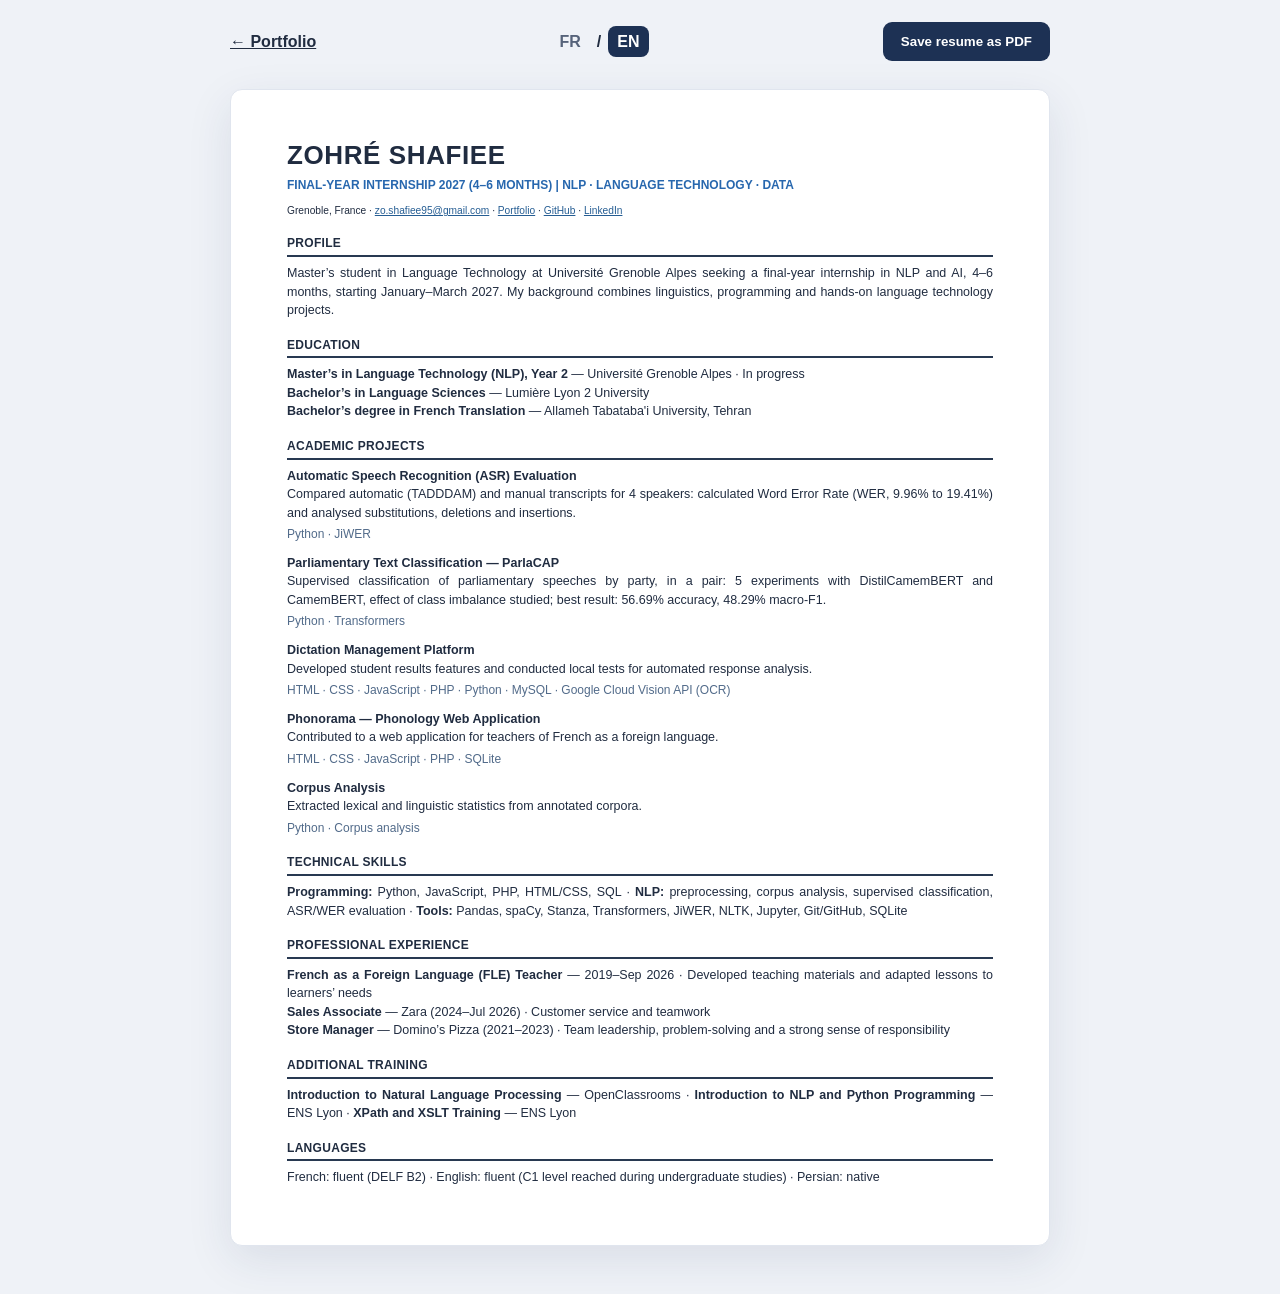
==== cv-en.html @ f7439ae6 "CV (EN): add language levels Updated language proficiency details for clarity." ====
<!DOCTYPE html>
<html lang="en"><head><meta charset="UTF-8"><meta name="viewport" content="width=device-width,initial-scale=1">
<title>Resume | Zohré Shafiee</title><meta name="description" content="Zohré Shafiee résumé — final-year NLP internship.">
<link rel="stylesheet" href="style.css?v=20261029-justify-3"></head>
<body class="cv-page">
<div class="cv-actions"><a href="en.html">← Portfolio</a><nav class="lang-switch" aria-label="Language"><a href="cv.html" lang="fr">FR</a><span> / </span><a href="cv-en.html" lang="en" aria-current="page">EN</a></nav><button type="button" onclick="window.print()">Save resume as PDF</button></div>
<main class="cv-sheet" aria-label="Resume of Zohré Shafiee">
<header><h1>ZOHRÉ SHAFIEE</h1><p class="cv-subtitle">FINAL-YEAR INTERNSHIP 2027 (4–6 MONTHS) | NLP · LANGUAGE TECHNOLOGY · DATA</p>
<p>Grenoble, France · <a href="mailto:zo.shafiee95@gmail.com">zo.shafiee95@gmail.com</a> · <a href="https://zohre-shafiee.github.io/">Portfolio</a> · <a href="https://github.com/zohre-shafiee">GitHub</a> · <a href="https://www.linkedin.com/in/zohr%C3%A9-shafiee-1b58731a2/">LinkedIn</a></p></header>
<section><h2>PROFILE</h2><p>Master’s student in Language Technology at Université Grenoble Alpes seeking a final-year internship in NLP and AI, 4–6 months, starting January–March 2027. My background combines linguistics, programming and hands-on language technology projects.</p></section>
<section><h2>EDUCATION</h2><p><strong>Master’s in Language Technology (NLP), Year 2</strong> — Université Grenoble Alpes · In progress<br><strong>Bachelor’s in Language Sciences</strong> — Lumière Lyon 2 University<br><strong>Bachelor’s degree in French Translation</strong> — Allameh Tabataba'i University, Tehran</p></section>
<section><h2>ACADEMIC PROJECTS</h2>
<p><strong>Automatic Speech Recognition (ASR) Evaluation</strong><br>Compared automatic (TADDDAM) and manual transcripts for 4 speakers: calculated Word Error Rate (WER, 9.96% to 19.41%) and analysed substitutions, deletions and insertions.<br><span class="project-tools" style="display:inline-block;margin-top:4px;color:#526b8a;text-align:left">Python · JiWER</span></p>
<p><strong>Parliamentary Text Classification — ParlaCAP</strong><br>Supervised classification of parliamentary speeches by party, in a pair: 5 experiments with DistilCamemBERT and CamemBERT, effect of class imbalance studied; best result: 56.69% accuracy, 48.29% macro-F1.<br><span class="project-tools" style="display:inline-block;margin-top:4px;color:#526b8a;text-align:left">Python · Transformers</span></p>
<p><strong>Dictation Management Platform</strong><br>Developed student results features and conducted local tests for automated response analysis.<br><span class="project-tools" style="display:inline-block;margin-top:4px;color:#526b8a;text-align:left">HTML · CSS · JavaScript · PHP · Python · MySQL · Google Cloud Vision API (OCR)</span></p>
<p><strong>Phonorama — Phonology Web Application</strong><br>Contributed to a web application for teachers of French as a foreign language.<br><span class="project-tools" style="display:inline-block;margin-top:4px;color:#526b8a;text-align:left">HTML · CSS · JavaScript · PHP · SQLite</span></p>
<p><strong>Corpus Analysis</strong><br>Extracted lexical and linguistic statistics from annotated corpora.<br><span class="project-tools" style="display:inline-block;margin-top:4px;color:#526b8a;text-align:left">Python · Corpus analysis</span></p></section>
<section><h2>TECHNICAL SKILLS</h2><p><strong>Programming:</strong> Python, JavaScript, PHP, HTML/CSS, SQL · <strong>NLP:</strong> preprocessing, corpus analysis, supervised classification, ASR/WER evaluation · <strong>Tools:</strong> Pandas, spaCy, Stanza, Transformers, JiWER, NLTK, Jupyter, Git/GitHub, SQLite</p></section>
<section><h2>PROFESSIONAL EXPERIENCE</h2><p><strong>French as a Foreign Language (FLE) Teacher</strong> — 2019–Sep 2026 · Developed teaching materials and adapted lessons to learners’ needs<br><strong>Sales Associate</strong> — Zara (2024–Jul 2026) · Customer service and teamwork<br><strong>Store Manager</strong> — Domino’s Pizza (2021–2023) · Team leadership, problem-solving and a strong sense of responsibility</p></section>
<section><h2>ADDITIONAL TRAINING</h2><p><strong>Introduction to Natural Language Processing</strong> — OpenClassrooms · <strong>Introduction to NLP and Python Programming</strong> — ENS Lyon · <strong>XPath and XSLT Training</strong> — ENS Lyon</p></section>
<section><h2>LANGUAGES</h2><p>French: fluent (DELF B2) · English: fluent (C1 level reached during undergraduate studies) · Persian: native</p></section>
</main></body></html>
---- style.css ----
@import url('https://fonts.googleapis.com/css2?family=DM+Sans:wght@400;500;600;700&family=Playfair+Display:wght@600;700&display=swap');
:root{--cream:#FAF7F0;--sand:#EEE7DB;--blue:#527AA7;--lightblue:#A7BED9;--navy:#1D3154;--muted:#56637A;--white:#fff;--line:#E4E6EC}
*{box-sizing:border-box}
html{scroll-behavior:smooth;scroll-padding-top:92px}
body{margin:0;font-family:'DM Sans',Arial,sans-serif;line-height:1.65;color:var(--navy);background:var(--cream)}
a{color:inherit;text-decoration:none}
a:focus-visible,button:focus-visible{outline:3px solid var(--blue);outline-offset:4px}
.container{width:min(1120px,90%);margin:auto}
.hero{min-height:690px;padding:14px 0 65px;background:radial-gradient(ellipse at 15% 35%,#e3eafa 0%,transparent 42%),linear-gradient(115deg,#fffdf8 0%,#f1f2fc 65%,#e5eaf9 100%)}
.navbar{width:min(1120px,90%);margin:auto;display:flex;justify-content:space-between;align-items:center;gap:20px;padding:18px 0;border-bottom:1px solid rgba(29,49,84,.08)}
.logo{font-family:'Playfair Display',Georgia,serif;font-weight:700;font-size:1.45rem;white-space:nowrap}
.nav-links{list-style:none;display:flex;gap:24px;padding:0;margin:0;flex-wrap:wrap}
.nav-links a{font-size:.94rem;font-weight:600;transition:color .2s}
.nav-links a:hover{color:#527AA7}
.hero-content{width:min(1120px,90%);margin:88px auto 0;display:grid;grid-template-columns:1.4fr .8fr;gap:55px;align-items:center}
.tag{display:inline-flex;padding:8px 16px;color:#466ca1;background:#e8ecfc;border:1px solid #d8e0f6;border-radius:999px;font-size:.86rem;font-weight:600;margin-bottom:15px}
.hero-text h1{font-family:'Playfair Display',Georgia,serif;font-size:clamp(2.35rem,4vw,3.9rem);line-height:1.18;letter-spacing:-.025em;margin:12px 0 22px;max-width:750px}
.hero-text p{max-width:670px;font-size:1.08rem;color:var(--muted)}
.hero-buttons{margin-top:30px;display:flex;gap:14px;flex-wrap:wrap}
.btn{display:inline-flex;justify-content:center;align-items:center;padding:13px 23px;border-radius:14px;font-weight:700;box-shadow:0 5px 15px rgba(29,49,84,.06);transition:transform .2s,box-shadow .2s}
.btn:hover{transform:translateY(-3px);box-shadow:0 12px 24px rgba(29,49,84,.12)}
.primary{background:var(--navy);color:white}.secondary{background:rgba(255,255,255,.84);border:1px solid #d8dfed;color:var(--navy)}
.hero-card{max-width:380px;justify-self:center;width:100%;background:rgba(255,255,255,.84);border:1px solid #e5e8f0;padding:32px 25px;border-radius:28px;text-align:center;box-shadow:0 20px 60px rgba(43,62,95,.11)}
.hero-card h3{font-family:'Playfair Display',Georgia,serif;font-size:1.6rem;margin:12px 0 5px}
.hero-card p{color:var(--muted);font-size:.93rem;margin:7px 0}
.avatar{width:172px;height:172px;margin:0 auto 16px;border-radius:50%;background:#e1e7f0;box-shadow:0 12px 32px rgba(29,49,84,.13)}
.avatar-photo{display:block;object-fit:cover;object-position:center 27%;border:5px solid white}
.section{padding:66px 0}.section h2{font-family:'Playfair Display',Georgia,serif;font-size:2.15rem;line-height:1.2;margin:0 0 28px}
#about{max-width:850px}#about p{font-size:1.07rem;color:#4d5d75}
.cards-grid{display:grid;grid-template-columns:repeat(2,minmax(0,1fr));gap:18px}
.card,.project-card,.contact-box,.timeline-item{background:var(--white);border:1px solid var(--line);border-radius:22px;padding:26px;box-shadow:0 9px 30px rgba(29,49,84,.045)}
.card{border-top:3px solid #b8c9e4}
.card h3,.project-card h3,.timeline-item h3{margin:0 0 10px;color:var(--navy);font-size:1.18rem}
.card p,.project-card p,.timeline-item p{color:var(--muted);margin:8px 0}
#projects{display:grid;grid-template-columns:repeat(3,minmax(0,1fr));gap:16px}
#projects h2{grid-column:1/-1}
.project-card{margin:0;display:flex;flex-direction:column;align-items:flex-start;transition:transform .25s,box-shadow .25s,border-color .25s}
.project-card:hover,.card:hover{transform:translateY(-5px);border-color:#b7c9e1;box-shadow:0 18px 40px rgba(29,49,84,.11)}
.project-card h3{font-family:'Playfair Display',Georgia,serif;font-size:1.31rem}
.project-card p:last-child{margin-top:auto;padding-top:16px;font-weight:700;color:#315e9b}
.project-card p:last-child a:hover{text-decoration:underline}
.badge{display:inline-flex;margin:9px 6px 0 0;padding:5px 11px;border-radius:99px;background:#edf1fb;color:#365a8f;font-size:.82rem;font-weight:600}
.timeline{display:grid;grid-template-columns:repeat(3,minmax(0,1fr));gap:16px}
.timeline-item{border-left:4px solid var(--lightblue)}
.contact-box{background:linear-gradient(120deg,#fff,#eef2fb)}
.contact-box p{margin:10px 0;overflow-wrap:anywhere}
.contact-box a{color:#315e9b;text-decoration:underline;text-underline-offset:3px}
.reveal{opacity:0;transform:translateY(24px);transition:opacity .7s ease,transform .7s ease}.reveal.visible{opacity:1;transform:translateY(0)}
#backToTop{position:fixed;right:22px;bottom:22px;border:0;border-radius:50%;background:var(--navy);color:white;width:46px;height:46px;font-size:1.2rem;cursor:pointer;display:none;box-shadow:0 8px 20px rgba(29,49,84,.2)}
#backToTop.show{display:block}
@media(max-width:940px){.hero-content{grid-template-columns:1fr 300px;gap:22px}.nav-links{gap:14px}#projects{grid-template-columns:1fr 1fr}.timeline{grid-template-columns:1fr 1fr}}
@media(max-width:680px){.navbar{flex-direction:column;gap:12px}.nav-links{justify-content:center;gap:12px}.hero{min-height:0;padding-bottom:48px}.hero-content{grid-template-columns:1fr;margin:44px auto 0}.hero-text h1{font-size:2.35rem}.hero-card{margin-top:15px}.section{padding:45px 0}.cards-grid,#projects,.timeline{grid-template-columns:1fr}.section h2{font-size:1.85rem}}
@media(prefers-reduced-motion:reduce){*,*::before,*::after{scroll-behavior:auto!important;transition:none!important}.reveal{opacity:1;transform:none}}

/* Hero layout inspired by the approved cream-and-blue mockup */
.hero-content{grid-template-columns:minmax(220px,.85fr) minmax(320px,1.3fr) minmax(210px,.85fr);gap:28px}
.hero-photo-wrap{position:relative;min-height:440px;display:flex;align-items:center;justify-content:center}
.hero-photo-shape{position:absolute;border-radius:35px;z-index:0}
.shape-one{width:90%;height:84%;top:5%;left:0;background:#dfe8fa;transform:rotate(-7deg)}
.shape-two{width:83%;height:85%;bottom:3%;right:0;background:#eee7db;transform:rotate(7deg)}
.hero-portrait{position:relative;z-index:1;display:block;width:100%;max-width:315px;aspect-ratio:3/4;object-fit:cover;object-position:center 20%;border-radius:28px;border:6px solid rgba(255,255,255,.8);box-shadow:0 20px 40px rgba(29,49,84,.16)}
.hero-card.info-card{text-align:left;max-width:330px;padding:24px}
.info-item+.info-item{border-top:1px solid #e8ebf2;margin-top:15px;padding-top:15px}
.info-card .info-item h3{font-family:'DM Sans',Arial,sans-serif;font-size:.98rem;margin:0 0 3px}
.info-card .info-item p{font-size:.9rem;margin:0;color:#56637a}
@media(max-width:1050px){.hero-content{grid-template-columns:minmax(210px,.8fr) minmax(280px,1.2fr)}.info-card{grid-column:1/-1;justify-self:stretch!important;max-width:none!important;display:grid;grid-template-columns:repeat(2,minmax(0,1fr));gap:15px}.info-item+.info-item{margin:0;padding:0;border:0}}
@media(max-width:680px){.hero-content{grid-template-columns:1fr}.hero-photo-wrap{order:1;max-width:300px;width:100%;margin:0 auto}.hero-text{order:2}.hero-card.info-card{order:3;display:block}.info-item+.info-item{border-top:1px solid #e8ebf2;margin-top:15px;padding-top:15px}}

/* Portfolio refinements */
.nav-links .nav-cv{padding:8px 13px;border-radius:10px;background:var(--navy);color:white}
.nav-links .nav-cv:hover{color:white;background:#365a8f}
#projects{grid-template-columns:repeat(2,minmax(0,1fr));gap:22px}
.project-card{min-height:285px}
.project-card strong{color:var(--navy)}
.project-card p:last-child{display:flex;flex-wrap:wrap;gap:8px 14px}
@media(max-width:680px){#projects{grid-template-columns:1fr}.project-card{min-height:0}}
/* Readable, printable CV */
.cv-page{background:#eff2f7;color:#202c40;font-family:Arial,sans-serif;line-height:1.32}
.cv-actions{width:min(800px,94%);margin:22px auto;display:flex;justify-content:space-between;align-items:center;gap:14px}
.cv-actions a{font-weight:700;text-decoration:underline}
.cv-actions button{border:0;border-radius:9px;background:#1d3154;color:#fff;padding:12px 18px;font-weight:700;cursor:pointer}
.cv-sheet{max-width:800px;min-height:1060px;background:#fff;margin:0 auto 40px;padding:36px 45px 34px;box-shadow:0 12px 35px #dce2eb;font-size:11.2px}
.cv-sheet header{margin-bottom:12px}
.cv-sheet h1{font-size:26px;letter-spacing:.6px;margin:0 0 3px}
.cv-sheet .cv-subtitle{font-size:12px;color:#2767ae;font-weight:700;margin:0 0 8px}
.cv-sheet header p:last-child{margin:0;font-size:10.2px}
.cv-sheet a{text-decoration:underline;color:#255d93}
.cv-sheet section{margin:12px 0}
.cv-sheet h2{font-size:12px;border-bottom:2px solid #283951;margin:0 0 5px;padding:0 0 2px;letter-spacing:.3px}
.cv-sheet section p{margin:5px 0 8px}
.cv-sheet em{color:#52637b;font-style:normal}
@media(max-width:680px){.cv-sheet{min-height:0;padding:25px 20px;width:96%;font-size:11px}}
@page{size:A4;margin:10mm}
@media print{.cv-page{background:white}.cv-actions{display:none}.cv-sheet{max-width:none;min-height:0;margin:0;padding:0;box-shadow:none;font-size:9.9px}.cv-sheet h1{font-size:24px}.cv-sheet section{margin:9px 0}.cv-sheet h2{font-size:11px}.cv-sheet section p{margin:4px 0 6px}a{color:inherit!important}}

/* CV reading layout: centered paper, comfortable margins and justified prose */
body.cv-page .cv-sheet{
  width:min(820px,calc(100% - 56px));
  max-width:820px;
  margin:28px auto 48px;
  padding:46px 56px;
  background:#fff;
  border:1px solid #e0e5ee;
  border-radius:12px;
  box-shadow:0 14px 45px rgba(29,49,84,.10);
  font-size:12.5px;
  line-height:1.48;
}
body.cv-page .cv-sheet section p{
  text-align:justify;
  text-justify:inter-word;
  hyphens:auto;
  margin:7px 0 10px;
}
body.cv-page .cv-sheet h2{margin-top:17px;margin-bottom:7px}
body.cv-page .cv-sheet header p{text-align:left}
body.cv-page .cv-actions{width:min(820px,calc(100% - 56px))}
@media(max-width:680px){
  body.cv-page .cv-sheet{width:calc(100% - 24px);padding:25px 21px;margin:16px auto 28px;border-radius:9px}
  body.cv-page .cv-actions{width:calc(100% - 24px)}
}
@media print{
  body.cv-page .cv-sheet{
    width:100%;max-width:none;margin:0;padding:0;border:0;border-radius:0;
    box-shadow:none;font-size:9.9px;line-height:1.28;
  }
  body.cv-page .cv-sheet section p{margin:4px 0 6px}
  body.cv-page .cv-sheet h2{margin:9px 0 4px}
}

/* Separate tool list on CV project entries */
.cv-sheet .project-tools{display:block;margin-top:3px;color:#526b8a;font-size:.96em;font-weight:500;text-align:left}
@media print{.cv-sheet .project-tools{margin-top:2px}}

/* CV: justify body text consistently, including project descriptions and print/PDF */
body.cv-page .cv-sheet section p{
  text-align:justify !important;
  text-align-last:left;
  text-justify:inter-word;
  hyphens:auto;
}
body.cv-page .cv-sheet section p strong,
body.cv-page .cv-sheet section p .project-tools{white-space:normal}
@media print{
  body.cv-page .cv-sheet section p{text-align:justify !important;text-align-last:left}
}

/* Bilingual navigation */
.navbar .lang-switch{flex-shrink:0;white-space:nowrap;font-size:.88rem;font-weight:700;display:flex;align-items:center;gap:7px}
.lang-switch a{padding:5px 7px;border-radius:8px;color:var(--muted);text-decoration:none}
.lang-switch a[aria-current="page"]{background:var(--navy);color:white}
.lang-switch a:not([aria-current="page"]):hover{background:#e6ecf8;color:var(--navy)}
.cv-actions .lang-switch{display:flex;align-items:center;gap:7px;font-weight:700}
.cv-actions .lang-switch a{padding:5px 9px;text-decoration:none}
@media(max-width:940px){.navbar{flex-wrap:wrap}.navbar .lang-switch{margin-left:auto}}
@media(max-width:680px){.navbar .lang-switch{margin:0 auto}.cv-actions{flex-wrap:wrap;justify-content:center}.cv-actions .lang-switch{order:1}}

/* Separate personal contribution from project summary */
.project-card .project-contribution{margin-top:12px;margin-bottom:12px}
.project-card .project-contribution strong{display:inline}

/* Education cards: keyboard-accessible clickable links */
.education-link{display:block;color:inherit;text-decoration:none;cursor:pointer;transition:transform .25s,box-shadow .25s,border-color .25s}
.education-link:hover,.education-link:focus-visible{transform:translateY(-5px);border-color:#9fb9d9;box-shadow:0 18px 40px rgba(29,49,84,.11)}
.education-link:focus-visible{outline:3px solid #315e9b;outline-offset:4px}
.education-link h3,.education-link p{text-decoration:none}
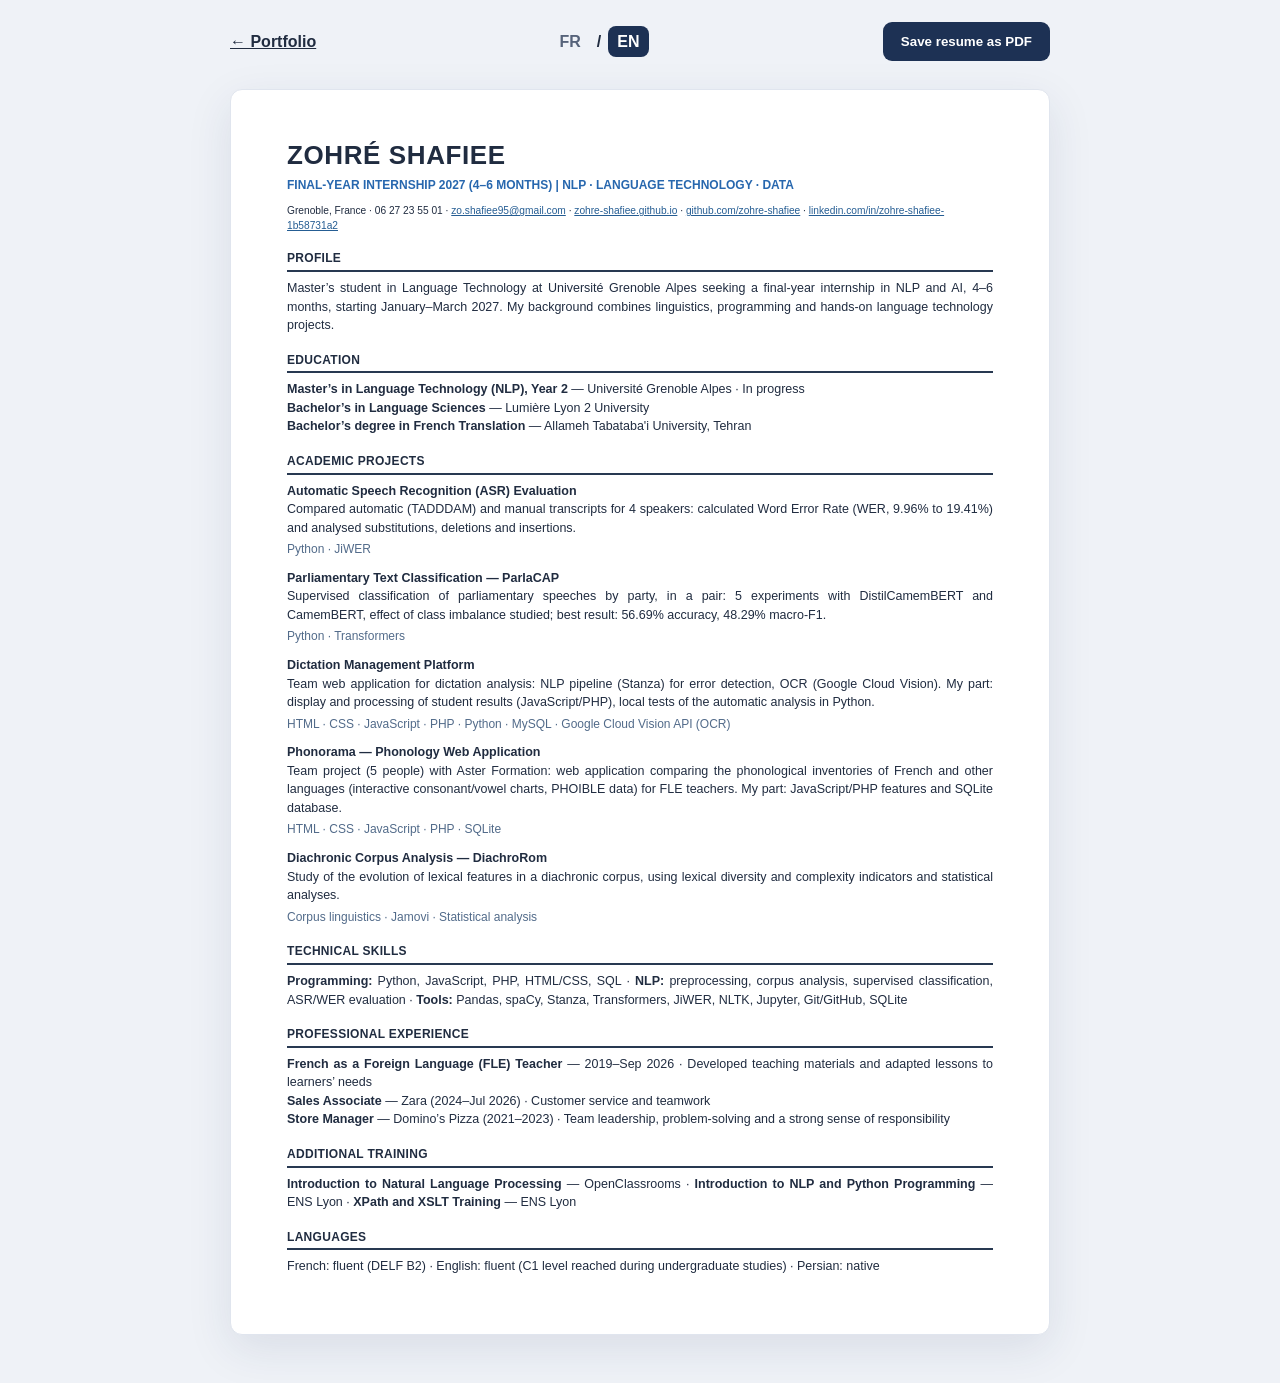
==== commit 82e14af6: "CV (EN): contact details, visible links, project descriptions Updated contact information and added " ====
--- a/cv-en.html
+++ b/cv-en.html
@@ -6,15 +6,15 @@
 <div class="cv-actions"><a href="en.html">← Portfolio</a><nav class="lang-switch" aria-label="Language"><a href="cv.html" lang="fr">FR</a><span> / </span><a href="cv-en.html" lang="en" aria-current="page">EN</a></nav><button type="button" onclick="window.print()">Save resume as PDF</button></div>
 <main class="cv-sheet" aria-label="Resume of Zohré Shafiee">
 <header><h1>ZOHRÉ SHAFIEE</h1><p class="cv-subtitle">FINAL-YEAR INTERNSHIP 2027 (4–6 MONTHS) | NLP · LANGUAGE TECHNOLOGY · DATA</p>
-<p>Grenoble, France · <a href="mailto:zo.shafiee95@gmail.com">zo.shafiee95@gmail.com</a> · <a href="https://zohre-shafiee.github.io/">Portfolio</a> · <a href="https://github.com/zohre-shafiee">GitHub</a> · <a href="https://www.linkedin.com/in/zohr%C3%A9-shafiee-1b58731a2/">LinkedIn</a></p></header>
+<p>Grenoble, France · 06 27 23 55 01 · <a href="mailto:zo.shafiee95@gmail.com">zo.shafiee95@gmail.com</a> · <a href="https://zohre-shafiee.github.io/">zohre-shafiee.github.io</a> · <a href="https://github.com/zohre-shafiee">github.com/zohre-shafiee</a> · <a href="https://www.linkedin.com/in/zohr%C3%A9-shafiee-1b58731a2/">linkedin.com/in/zohre-shafiee-1b58731a2</a></p></header>
 <section><h2>PROFILE</h2><p>Master’s student in Language Technology at Université Grenoble Alpes seeking a final-year internship in NLP and AI, 4–6 months, starting January–March 2027. My background combines linguistics, programming and hands-on language technology projects.</p></section>
 <section><h2>EDUCATION</h2><p><strong>Master’s in Language Technology (NLP), Year 2</strong> — Université Grenoble Alpes · In progress<br><strong>Bachelor’s in Language Sciences</strong> — Lumière Lyon 2 University<br><strong>Bachelor’s degree in French Translation</strong> — Allameh Tabataba'i University, Tehran</p></section>
 <section><h2>ACADEMIC PROJECTS</h2>
 <p><strong>Automatic Speech Recognition (ASR) Evaluation</strong><br>Compared automatic (TADDDAM) and manual transcripts for 4 speakers: calculated Word Error Rate (WER, 9.96% to 19.41%) and analysed substitutions, deletions and insertions.<br><span class="project-tools" style="display:inline-block;margin-top:4px;color:#526b8a;text-align:left">Python · JiWER</span></p>
 <p><strong>Parliamentary Text Classification — ParlaCAP</strong><br>Supervised classification of parliamentary speeches by party, in a pair: 5 experiments with DistilCamemBERT and CamemBERT, effect of class imbalance studied; best result: 56.69% accuracy, 48.29% macro-F1.<br><span class="project-tools" style="display:inline-block;margin-top:4px;color:#526b8a;text-align:left">Python · Transformers</span></p>
-<p><strong>Dictation Management Platform</strong><br>Developed student results features and conducted local tests for automated response analysis.<br><span class="project-tools" style="display:inline-block;margin-top:4px;color:#526b8a;text-align:left">HTML · CSS · JavaScript · PHP · Python · MySQL · Google Cloud Vision API (OCR)</span></p>
-<p><strong>Phonorama — Phonology Web Application</strong><br>Contributed to a web application for teachers of French as a foreign language.<br><span class="project-tools" style="display:inline-block;margin-top:4px;color:#526b8a;text-align:left">HTML · CSS · JavaScript · PHP · SQLite</span></p>
-<p><strong>Corpus Analysis</strong><br>Extracted lexical and linguistic statistics from annotated corpora.<br><span class="project-tools" style="display:inline-block;margin-top:4px;color:#526b8a;text-align:left">Python · Corpus analysis</span></p></section>
+<p><strong>Dictation Management Platform</strong><br>Team web application for dictation analysis: NLP pipeline (Stanza) for error detection, OCR (Google Cloud Vision). My part: display and processing of student results (JavaScript/PHP), local tests of the automatic analysis in Python.<br><span class="project-tools" style="display:inline-block;margin-top:4px;color:#526b8a;text-align:left">HTML · CSS · JavaScript · PHP · Python · MySQL · Google Cloud Vision API (OCR)</span></p>
+<p><strong>Phonorama — Phonology Web Application</strong><br>Team project (5 people) with Aster Formation: web application comparing the phonological inventories of French and other languages (interactive consonant/vowel charts, PHOIBLE data) for FLE teachers. My part: JavaScript/PHP features and SQLite database.<br><span class="project-tools" style="display:inline-block;margin-top:4px;color:#526b8a;text-align:left">HTML · CSS · JavaScript · PHP · SQLite</span></p>
+<p><strong>Diachronic Corpus Analysis — DiachroRom</strong><br>Study of the evolution of lexical features in a diachronic corpus, using lexical diversity and complexity indicators and statistical analyses.<br><span class="project-tools" style="display:inline-block;margin-top:4px;color:#526b8a;text-align:left">Corpus linguistics · Jamovi · Statistical analysis</span></p></section>
 <section><h2>TECHNICAL SKILLS</h2><p><strong>Programming:</strong> Python, JavaScript, PHP, HTML/CSS, SQL · <strong>NLP:</strong> preprocessing, corpus analysis, supervised classification, ASR/WER evaluation · <strong>Tools:</strong> Pandas, spaCy, Stanza, Transformers, JiWER, NLTK, Jupyter, Git/GitHub, SQLite</p></section>
 <section><h2>PROFESSIONAL EXPERIENCE</h2><p><strong>French as a Foreign Language (FLE) Teacher</strong> — 2019–Sep 2026 · Developed teaching materials and adapted lessons to learners’ needs<br><strong>Sales Associate</strong> — Zara (2024–Jul 2026) · Customer service and teamwork<br><strong>Store Manager</strong> — Domino’s Pizza (2021–2023) · Team leadership, problem-solving and a strong sense of responsibility</p></section>
 <section><h2>ADDITIONAL TRAINING</h2><p><strong>Introduction to Natural Language Processing</strong> — OpenClassrooms · <strong>Introduction to NLP and Python Programming</strong> — ENS Lyon · <strong>XPath and XSLT Training</strong> — ENS Lyon</p></section>
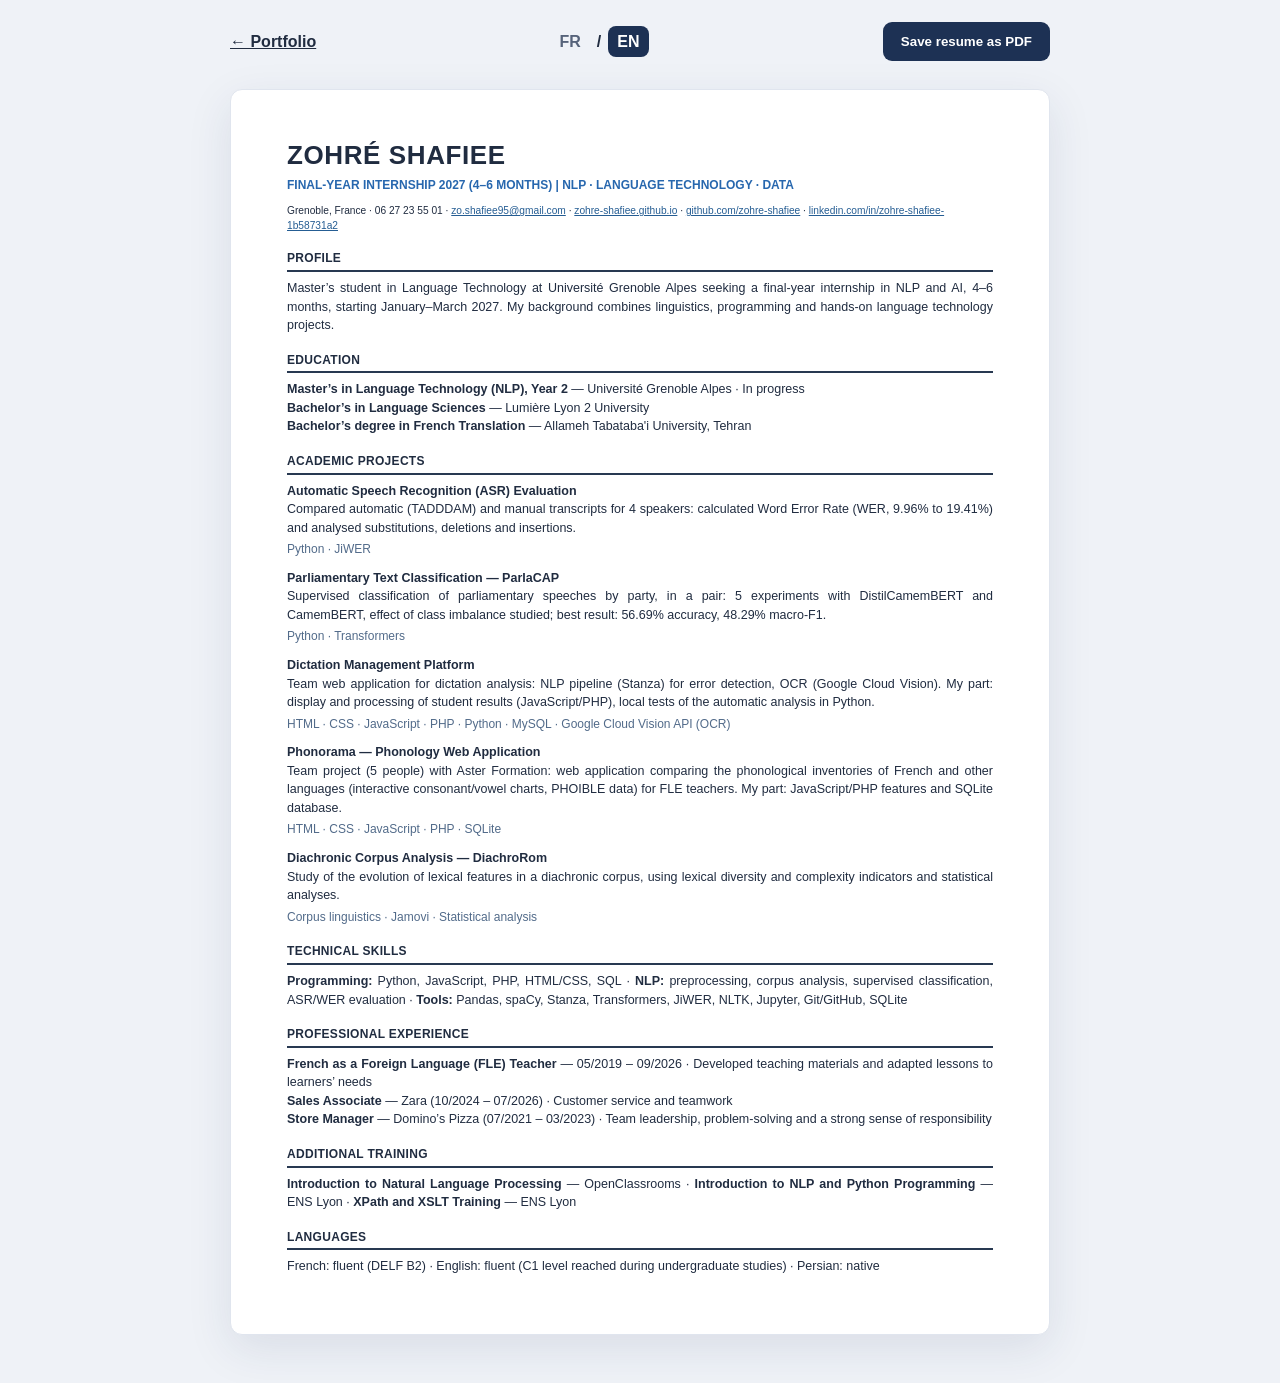
==== commit 20f84c9a: "CV (EN): experience dates in MM/YYYY Updated professional experience section with accurate dates and" ====
--- a/cv-en.html
+++ b/cv-en.html
@@ -16,7 +16,7 @@
 <p><strong>Phonorama — Phonology Web Application</strong><br>Team project (5 people) with Aster Formation: web application comparing the phonological inventories of French and other languages (interactive consonant/vowel charts, PHOIBLE data) for FLE teachers. My part: JavaScript/PHP features and SQLite database.<br><span class="project-tools" style="display:inline-block;margin-top:4px;color:#526b8a;text-align:left">HTML · CSS · JavaScript · PHP · SQLite</span></p>
 <p><strong>Diachronic Corpus Analysis — DiachroRom</strong><br>Study of the evolution of lexical features in a diachronic corpus, using lexical diversity and complexity indicators and statistical analyses.<br><span class="project-tools" style="display:inline-block;margin-top:4px;color:#526b8a;text-align:left">Corpus linguistics · Jamovi · Statistical analysis</span></p></section>
 <section><h2>TECHNICAL SKILLS</h2><p><strong>Programming:</strong> Python, JavaScript, PHP, HTML/CSS, SQL · <strong>NLP:</strong> preprocessing, corpus analysis, supervised classification, ASR/WER evaluation · <strong>Tools:</strong> Pandas, spaCy, Stanza, Transformers, JiWER, NLTK, Jupyter, Git/GitHub, SQLite</p></section>
-<section><h2>PROFESSIONAL EXPERIENCE</h2><p><strong>French as a Foreign Language (FLE) Teacher</strong> — 2019–Sep 2026 · Developed teaching materials and adapted lessons to learners’ needs<br><strong>Sales Associate</strong> — Zara (2024–Jul 2026) · Customer service and teamwork<br><strong>Store Manager</strong> — Domino’s Pizza (2021–2023) · Team leadership, problem-solving and a strong sense of responsibility</p></section>
+<section><h2>PROFESSIONAL EXPERIENCE</h2><p><strong>French as a Foreign Language (FLE) Teacher</strong> — 05/2019 – 09/2026 · Developed teaching materials and adapted lessons to learners’ needs<br><strong>Sales Associate</strong> — Zara (10/2024 – 07/2026) · Customer service and teamwork<br><strong>Store Manager</strong> — Domino’s Pizza (07/2021 – 03/2023) · Team leadership, problem-solving and a strong sense of responsibility</p></section>
 <section><h2>ADDITIONAL TRAINING</h2><p><strong>Introduction to Natural Language Processing</strong> — OpenClassrooms · <strong>Introduction to NLP and Python Programming</strong> — ENS Lyon · <strong>XPath and XSLT Training</strong> — ENS Lyon</p></section>
 <section><h2>LANGUAGES</h2><p>French: fluent (DELF B2) · English: fluent (C1 level reached during undergraduate studies) · Persian: native</p></section>
 </main></body></html>
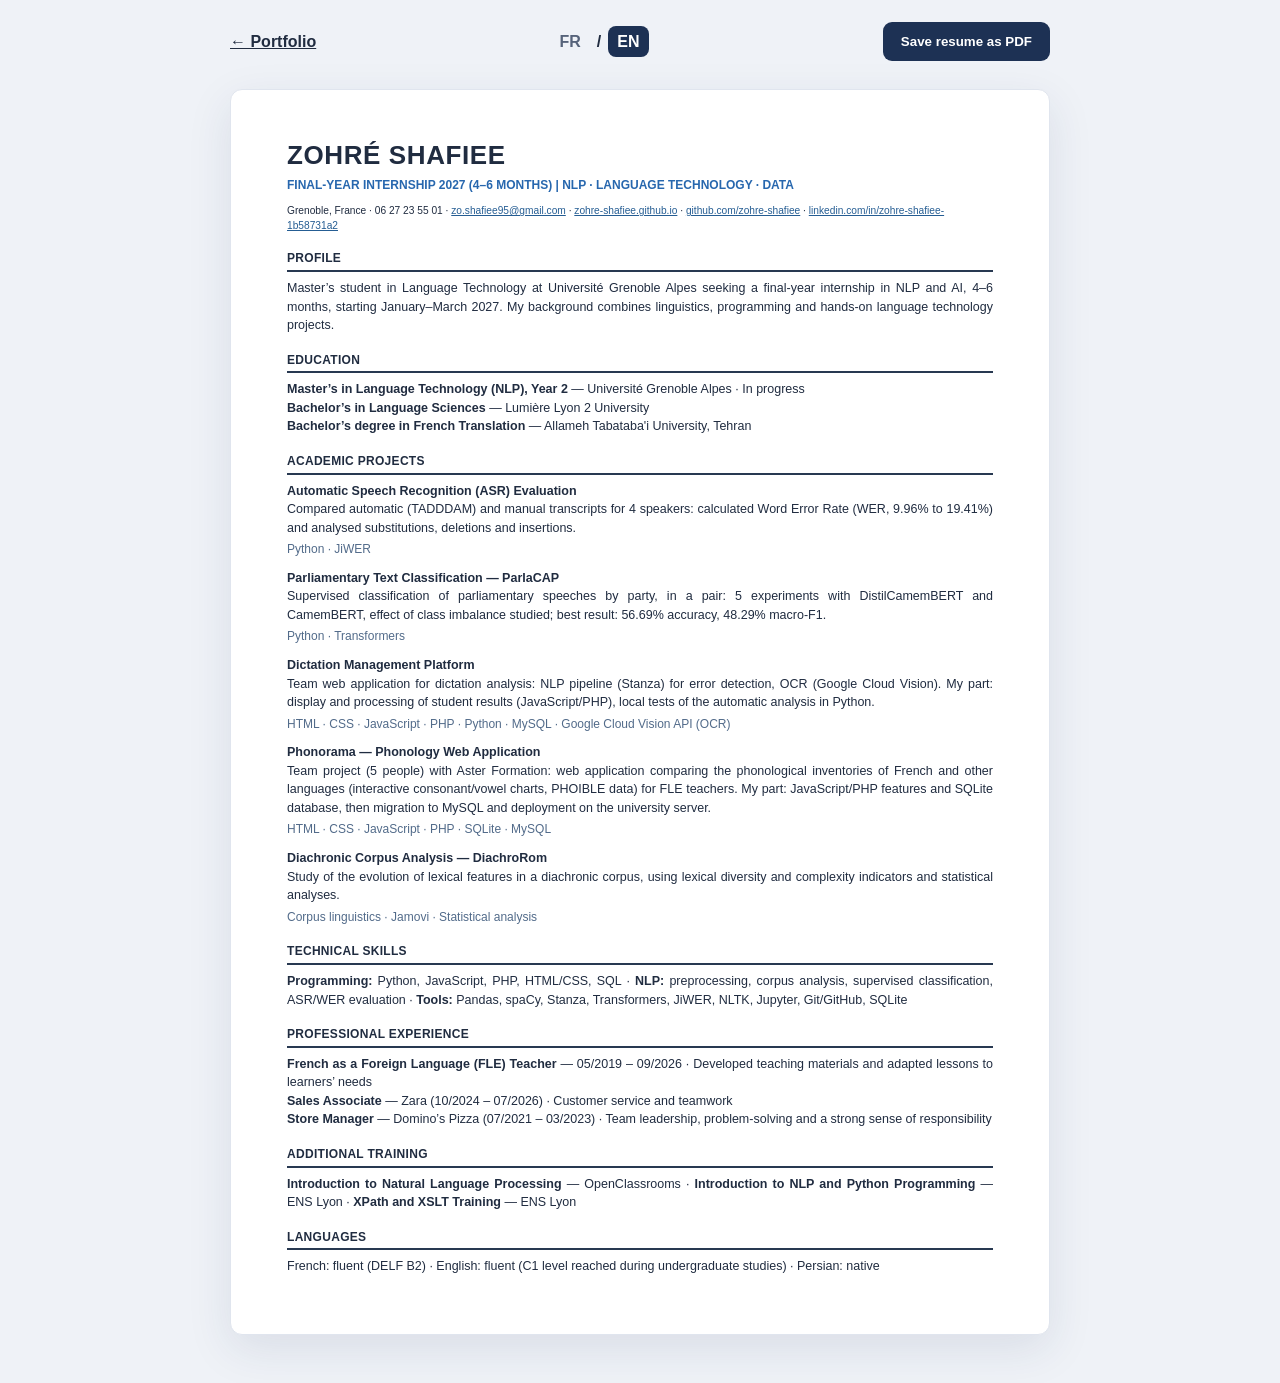
==== commit c0cede29: "Phonorama: add live app link, mention MySQL deployment" ====
--- a/cv-en.html
+++ b/cv-en.html
@@ -13,7 +13,7 @@
 <p><strong>Automatic Speech Recognition (ASR) Evaluation</strong><br>Compared automatic (TADDDAM) and manual transcripts for 4 speakers: calculated Word Error Rate (WER, 9.96% to 19.41%) and analysed substitutions, deletions and insertions.<br><span class="project-tools" style="display:inline-block;margin-top:4px;color:#526b8a;text-align:left">Python · JiWER</span></p>
 <p><strong>Parliamentary Text Classification — ParlaCAP</strong><br>Supervised classification of parliamentary speeches by party, in a pair: 5 experiments with DistilCamemBERT and CamemBERT, effect of class imbalance studied; best result: 56.69% accuracy, 48.29% macro-F1.<br><span class="project-tools" style="display:inline-block;margin-top:4px;color:#526b8a;text-align:left">Python · Transformers</span></p>
 <p><strong>Dictation Management Platform</strong><br>Team web application for dictation analysis: NLP pipeline (Stanza) for error detection, OCR (Google Cloud Vision). My part: display and processing of student results (JavaScript/PHP), local tests of the automatic analysis in Python.<br><span class="project-tools" style="display:inline-block;margin-top:4px;color:#526b8a;text-align:left">HTML · CSS · JavaScript · PHP · Python · MySQL · Google Cloud Vision API (OCR)</span></p>
-<p><strong>Phonorama — Phonology Web Application</strong><br>Team project (5 people) with Aster Formation: web application comparing the phonological inventories of French and other languages (interactive consonant/vowel charts, PHOIBLE data) for FLE teachers. My part: JavaScript/PHP features and SQLite database.<br><span class="project-tools" style="display:inline-block;margin-top:4px;color:#526b8a;text-align:left">HTML · CSS · JavaScript · PHP · SQLite</span></p>
+<p><strong>Phonorama — Phonology Web Application</strong><br>Team project (5 people) with Aster Formation: web application comparing the phonological inventories of French and other languages (interactive consonant/vowel charts, PHOIBLE data) for FLE teachers. My part: JavaScript/PHP features and SQLite database, then migration to MySQL and deployment on the university server.<br><span class="project-tools" style="display:inline-block;margin-top:4px;color:#526b8a;text-align:left">HTML · CSS · JavaScript · PHP · SQLite · MySQL</span></p>
 <p><strong>Diachronic Corpus Analysis — DiachroRom</strong><br>Study of the evolution of lexical features in a diachronic corpus, using lexical diversity and complexity indicators and statistical analyses.<br><span class="project-tools" style="display:inline-block;margin-top:4px;color:#526b8a;text-align:left">Corpus linguistics · Jamovi · Statistical analysis</span></p></section>
 <section><h2>TECHNICAL SKILLS</h2><p><strong>Programming:</strong> Python, JavaScript, PHP, HTML/CSS, SQL · <strong>NLP:</strong> preprocessing, corpus analysis, supervised classification, ASR/WER evaluation · <strong>Tools:</strong> Pandas, spaCy, Stanza, Transformers, JiWER, NLTK, Jupyter, Git/GitHub, SQLite</p></section>
 <section><h2>PROFESSIONAL EXPERIENCE</h2><p><strong>French as a Foreign Language (FLE) Teacher</strong> — 05/2019 – 09/2026 · Developed teaching materials and adapted lessons to learners’ needs<br><strong>Sales Associate</strong> — Zara (10/2024 – 07/2026) · Customer service and teamwork<br><strong>Store Manager</strong> — Domino’s Pizza (07/2021 – 03/2023) · Team leadership, problem-solving and a strong sense of responsibility</p></section>
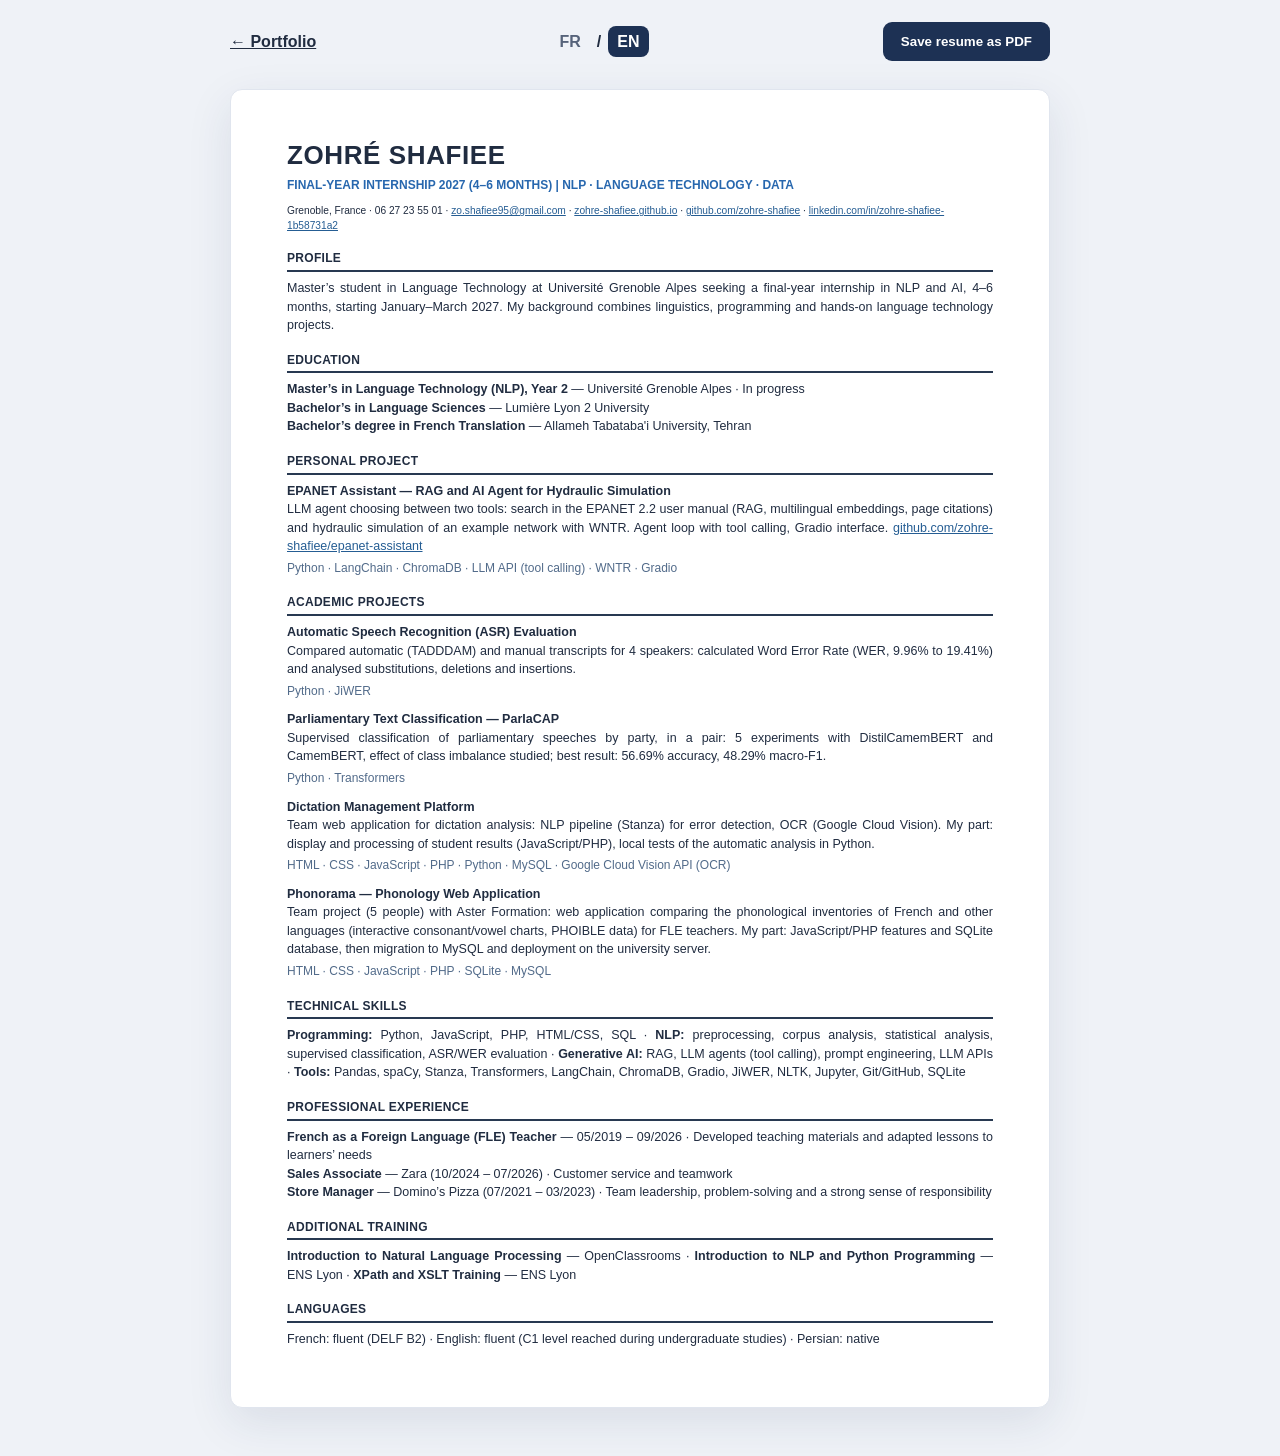
==== commit 0e341922: "CV EN: add EPANET assistant project, update skills, remove DiachroRom" ====
--- a/cv-en.html
+++ b/cv-en.html
@@ -9,13 +9,14 @@
 <p>Grenoble, France · 06 27 23 55 01 · <a href="mailto:zo.shafiee95@gmail.com">zo.shafiee95@gmail.com</a> · <a href="https://zohre-shafiee.github.io/">zohre-shafiee.github.io</a> · <a href="https://github.com/zohre-shafiee">github.com/zohre-shafiee</a> · <a href="https://www.linkedin.com/in/zohr%C3%A9-shafiee-1b58731a2/">linkedin.com/in/zohre-shafiee-1b58731a2</a></p></header>
 <section><h2>PROFILE</h2><p>Master’s student in Language Technology at Université Grenoble Alpes seeking a final-year internship in NLP and AI, 4–6 months, starting January–March 2027. My background combines linguistics, programming and hands-on language technology projects.</p></section>
 <section><h2>EDUCATION</h2><p><strong>Master’s in Language Technology (NLP), Year 2</strong> — Université Grenoble Alpes · In progress<br><strong>Bachelor’s in Language Sciences</strong> — Lumière Lyon 2 University<br><strong>Bachelor’s degree in French Translation</strong> — Allameh Tabataba'i University, Tehran</p></section>
+<section><h2>PERSONAL PROJECT</h2>
+<p><strong>EPANET Assistant — RAG and AI Agent for Hydraulic Simulation</strong><br>LLM agent choosing between two tools: search in the EPANET 2.2 user manual (RAG, multilingual embeddings, page citations) and hydraulic simulation of an example network with WNTR. Agent loop with tool calling, Gradio interface. <a href="https://github.com/zohre-shafiee/epanet-assistant">github.com/zohre-shafiee/epanet-assistant</a><br><span class="project-tools" style="display:inline-block;margin-top:4px;color:#526b8a;text-align:left">Python · LangChain · ChromaDB · LLM API (tool calling) · WNTR · Gradio</span></p></section>
 <section><h2>ACADEMIC PROJECTS</h2>
 <p><strong>Automatic Speech Recognition (ASR) Evaluation</strong><br>Compared automatic (TADDDAM) and manual transcripts for 4 speakers: calculated Word Error Rate (WER, 9.96% to 19.41%) and analysed substitutions, deletions and insertions.<br><span class="project-tools" style="display:inline-block;margin-top:4px;color:#526b8a;text-align:left">Python · JiWER</span></p>
 <p><strong>Parliamentary Text Classification — ParlaCAP</strong><br>Supervised classification of parliamentary speeches by party, in a pair: 5 experiments with DistilCamemBERT and CamemBERT, effect of class imbalance studied; best result: 56.69% accuracy, 48.29% macro-F1.<br><span class="project-tools" style="display:inline-block;margin-top:4px;color:#526b8a;text-align:left">Python · Transformers</span></p>
 <p><strong>Dictation Management Platform</strong><br>Team web application for dictation analysis: NLP pipeline (Stanza) for error detection, OCR (Google Cloud Vision). My part: display and processing of student results (JavaScript/PHP), local tests of the automatic analysis in Python.<br><span class="project-tools" style="display:inline-block;margin-top:4px;color:#526b8a;text-align:left">HTML · CSS · JavaScript · PHP · Python · MySQL · Google Cloud Vision API (OCR)</span></p>
-<p><strong>Phonorama — Phonology Web Application</strong><br>Team project (5 people) with Aster Formation: web application comparing the phonological inventories of French and other languages (interactive consonant/vowel charts, PHOIBLE data) for FLE teachers. My part: JavaScript/PHP features and SQLite database, then migration to MySQL and deployment on the university server.<br><span class="project-tools" style="display:inline-block;margin-top:4px;color:#526b8a;text-align:left">HTML · CSS · JavaScript · PHP · SQLite · MySQL</span></p>
-<p><strong>Diachronic Corpus Analysis — DiachroRom</strong><br>Study of the evolution of lexical features in a diachronic corpus, using lexical diversity and complexity indicators and statistical analyses.<br><span class="project-tools" style="display:inline-block;margin-top:4px;color:#526b8a;text-align:left">Corpus linguistics · Jamovi · Statistical analysis</span></p></section>
-<section><h2>TECHNICAL SKILLS</h2><p><strong>Programming:</strong> Python, JavaScript, PHP, HTML/CSS, SQL · <strong>NLP:</strong> preprocessing, corpus analysis, supervised classification, ASR/WER evaluation · <strong>Tools:</strong> Pandas, spaCy, Stanza, Transformers, JiWER, NLTK, Jupyter, Git/GitHub, SQLite</p></section>
+<p><strong>Phonorama — Phonology Web Application</strong><br>Team project (5 people) with Aster Formation: web application comparing the phonological inventories of French and other languages (interactive consonant/vowel charts, PHOIBLE data) for FLE teachers. My part: JavaScript/PHP features and SQLite database, then migration to MySQL and deployment on the university server.<br><span class="project-tools" style="display:inline-block;margin-top:4px;color:#526b8a;text-align:left">HTML · CSS · JavaScript · PHP · SQLite · MySQL</span></p></section>
+<section><h2>TECHNICAL SKILLS</h2><p><strong>Programming:</strong> Python, JavaScript, PHP, HTML/CSS, SQL · <strong>NLP:</strong> preprocessing, corpus analysis, statistical analysis, supervised classification, ASR/WER evaluation · <strong>Generative AI:</strong> RAG, LLM agents (tool calling), prompt engineering, LLM APIs · <strong>Tools:</strong> Pandas, spaCy, Stanza, Transformers, LangChain, ChromaDB, Gradio, JiWER, NLTK, Jupyter, Git/GitHub, SQLite</p></section>
 <section><h2>PROFESSIONAL EXPERIENCE</h2><p><strong>French as a Foreign Language (FLE) Teacher</strong> — 05/2019 – 09/2026 · Developed teaching materials and adapted lessons to learners’ needs<br><strong>Sales Associate</strong> — Zara (10/2024 – 07/2026) · Customer service and teamwork<br><strong>Store Manager</strong> — Domino’s Pizza (07/2021 – 03/2023) · Team leadership, problem-solving and a strong sense of responsibility</p></section>
 <section><h2>ADDITIONAL TRAINING</h2><p><strong>Introduction to Natural Language Processing</strong> — OpenClassrooms · <strong>Introduction to NLP and Python Programming</strong> — ENS Lyon · <strong>XPath and XSLT Training</strong> — ENS Lyon</p></section>
 <section><h2>LANGUAGES</h2><p>French: fluent (DELF B2) · English: fluent (C1 level reached during undergraduate studies) · Persian: native</p></section>
--- a/style.css
+++ b/style.css
@@ -164,3 +164,16 @@
 .education-link:hover,.education-link:focus-visible{transform:translateY(-5px);border-color:#9fb9d9;box-shadow:0 18px 40px rgba(29,49,84,.11)}
 .education-link:focus-visible{outline:3px solid #315e9b;outline-offset:4px}
 .education-link h3,.education-link p{text-decoration:none}
+
+/* Compétences reliées aux projets */
+.skill-list{list-style:none;padding:0;margin:6px 0 0}
+.skill-list li{display:flex;flex-wrap:wrap;align-items:center;justify-content:space-between;gap:4px 10px;padding:8px 0;border-top:1px solid var(--line)}
+.skill-list li:first-child{border-top:0}
+.skill-name{font-weight:600;color:var(--navy);font-size:.95rem}
+.skill-proj{display:flex;flex-wrap:wrap;gap:5px}
+.skill-proj a{font-size:.76rem;font-weight:600;padding:2px 9px;border-radius:99px;background:#edf1fb;color:#365a8f;white-space:nowrap;transition:background .2s}
+.skill-proj a:hover{background:#dce6f7}
+.skill-note{font-size:.76rem;color:var(--muted);font-style:italic}
+.skills-hint{font-size:.85rem;color:var(--muted);margin-top:14px}
+.project-card{scroll-margin-top:100px}
+.project-card:target{border-color:#315e9b;box-shadow:0 0 0 3px rgba(49,94,155,.18),0 18px 40px rgba(29,49,84,.11)}
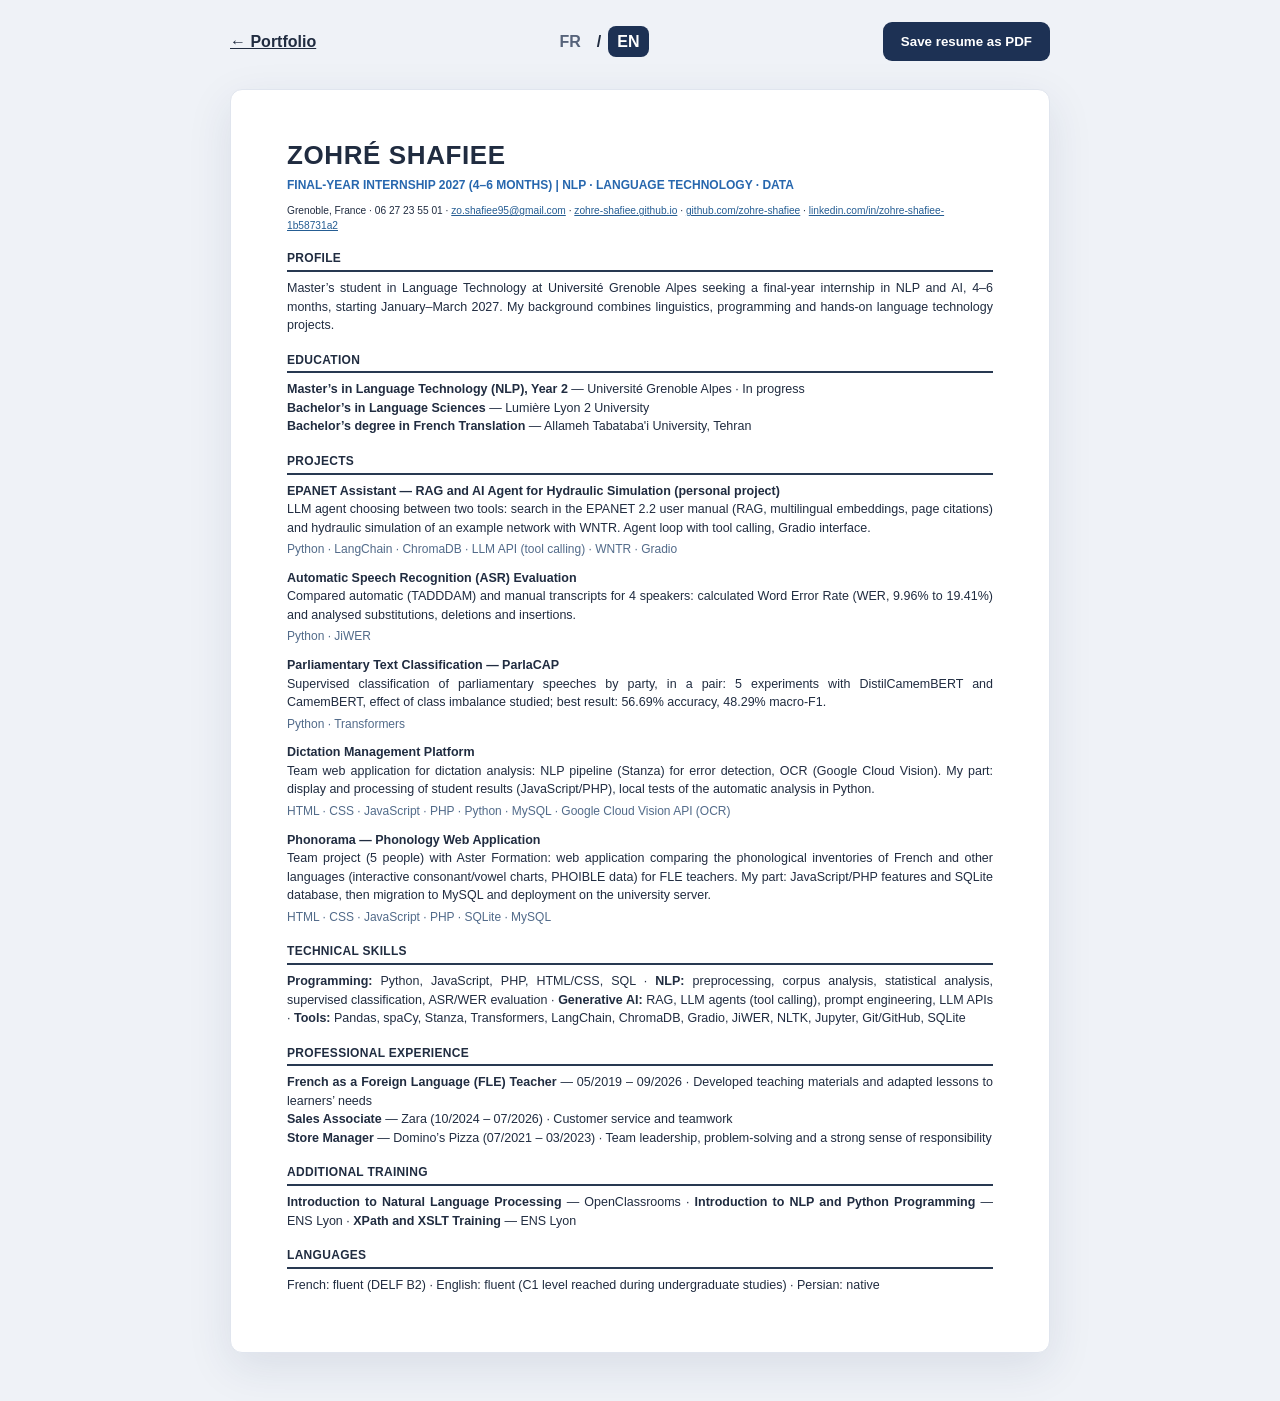
==== commit ce02c961: "CV EN: merge projects into one section" ====
--- a/cv-en.html
+++ b/cv-en.html
@@ -9,9 +9,8 @@
 <p>Grenoble, France · 06 27 23 55 01 · <a href="mailto:zo.shafiee95@gmail.com">zo.shafiee95@gmail.com</a> · <a href="https://zohre-shafiee.github.io/">zohre-shafiee.github.io</a> · <a href="https://github.com/zohre-shafiee">github.com/zohre-shafiee</a> · <a href="https://www.linkedin.com/in/zohr%C3%A9-shafiee-1b58731a2/">linkedin.com/in/zohre-shafiee-1b58731a2</a></p></header>
 <section><h2>PROFILE</h2><p>Master’s student in Language Technology at Université Grenoble Alpes seeking a final-year internship in NLP and AI, 4–6 months, starting January–March 2027. My background combines linguistics, programming and hands-on language technology projects.</p></section>
 <section><h2>EDUCATION</h2><p><strong>Master’s in Language Technology (NLP), Year 2</strong> — Université Grenoble Alpes · In progress<br><strong>Bachelor’s in Language Sciences</strong> — Lumière Lyon 2 University<br><strong>Bachelor’s degree in French Translation</strong> — Allameh Tabataba'i University, Tehran</p></section>
-<section><h2>PERSONAL PROJECT</h2>
-<p><strong>EPANET Assistant — RAG and AI Agent for Hydraulic Simulation</strong><br>LLM agent choosing between two tools: search in the EPANET 2.2 user manual (RAG, multilingual embeddings, page citations) and hydraulic simulation of an example network with WNTR. Agent loop with tool calling, Gradio interface. <a href="https://github.com/zohre-shafiee/epanet-assistant">github.com/zohre-shafiee/epanet-assistant</a><br><span class="project-tools" style="display:inline-block;margin-top:4px;color:#526b8a;text-align:left">Python · LangChain · ChromaDB · LLM API (tool calling) · WNTR · Gradio</span></p></section>
-<section><h2>ACADEMIC PROJECTS</h2>
+<section><h2>PROJECTS</h2>
+<p><strong>EPANET Assistant — RAG and AI Agent for Hydraulic Simulation (personal project)</strong><br>LLM agent choosing between two tools: search in the EPANET 2.2 user manual (RAG, multilingual embeddings, page citations) and hydraulic simulation of an example network with WNTR. Agent loop with tool calling, Gradio interface.<br><span class="project-tools" style="display:inline-block;margin-top:4px;color:#526b8a;text-align:left">Python · LangChain · ChromaDB · LLM API (tool calling) · WNTR · Gradio</span></p>
 <p><strong>Automatic Speech Recognition (ASR) Evaluation</strong><br>Compared automatic (TADDDAM) and manual transcripts for 4 speakers: calculated Word Error Rate (WER, 9.96% to 19.41%) and analysed substitutions, deletions and insertions.<br><span class="project-tools" style="display:inline-block;margin-top:4px;color:#526b8a;text-align:left">Python · JiWER</span></p>
 <p><strong>Parliamentary Text Classification — ParlaCAP</strong><br>Supervised classification of parliamentary speeches by party, in a pair: 5 experiments with DistilCamemBERT and CamemBERT, effect of class imbalance studied; best result: 56.69% accuracy, 48.29% macro-F1.<br><span class="project-tools" style="display:inline-block;margin-top:4px;color:#526b8a;text-align:left">Python · Transformers</span></p>
 <p><strong>Dictation Management Platform</strong><br>Team web application for dictation analysis: NLP pipeline (Stanza) for error detection, OCR (Google Cloud Vision). My part: display and processing of student results (JavaScript/PHP), local tests of the automatic analysis in Python.<br><span class="project-tools" style="display:inline-block;margin-top:4px;color:#526b8a;text-align:left">HTML · CSS · JavaScript · PHP · Python · MySQL · Google Cloud Vision API (OCR)</span></p>
